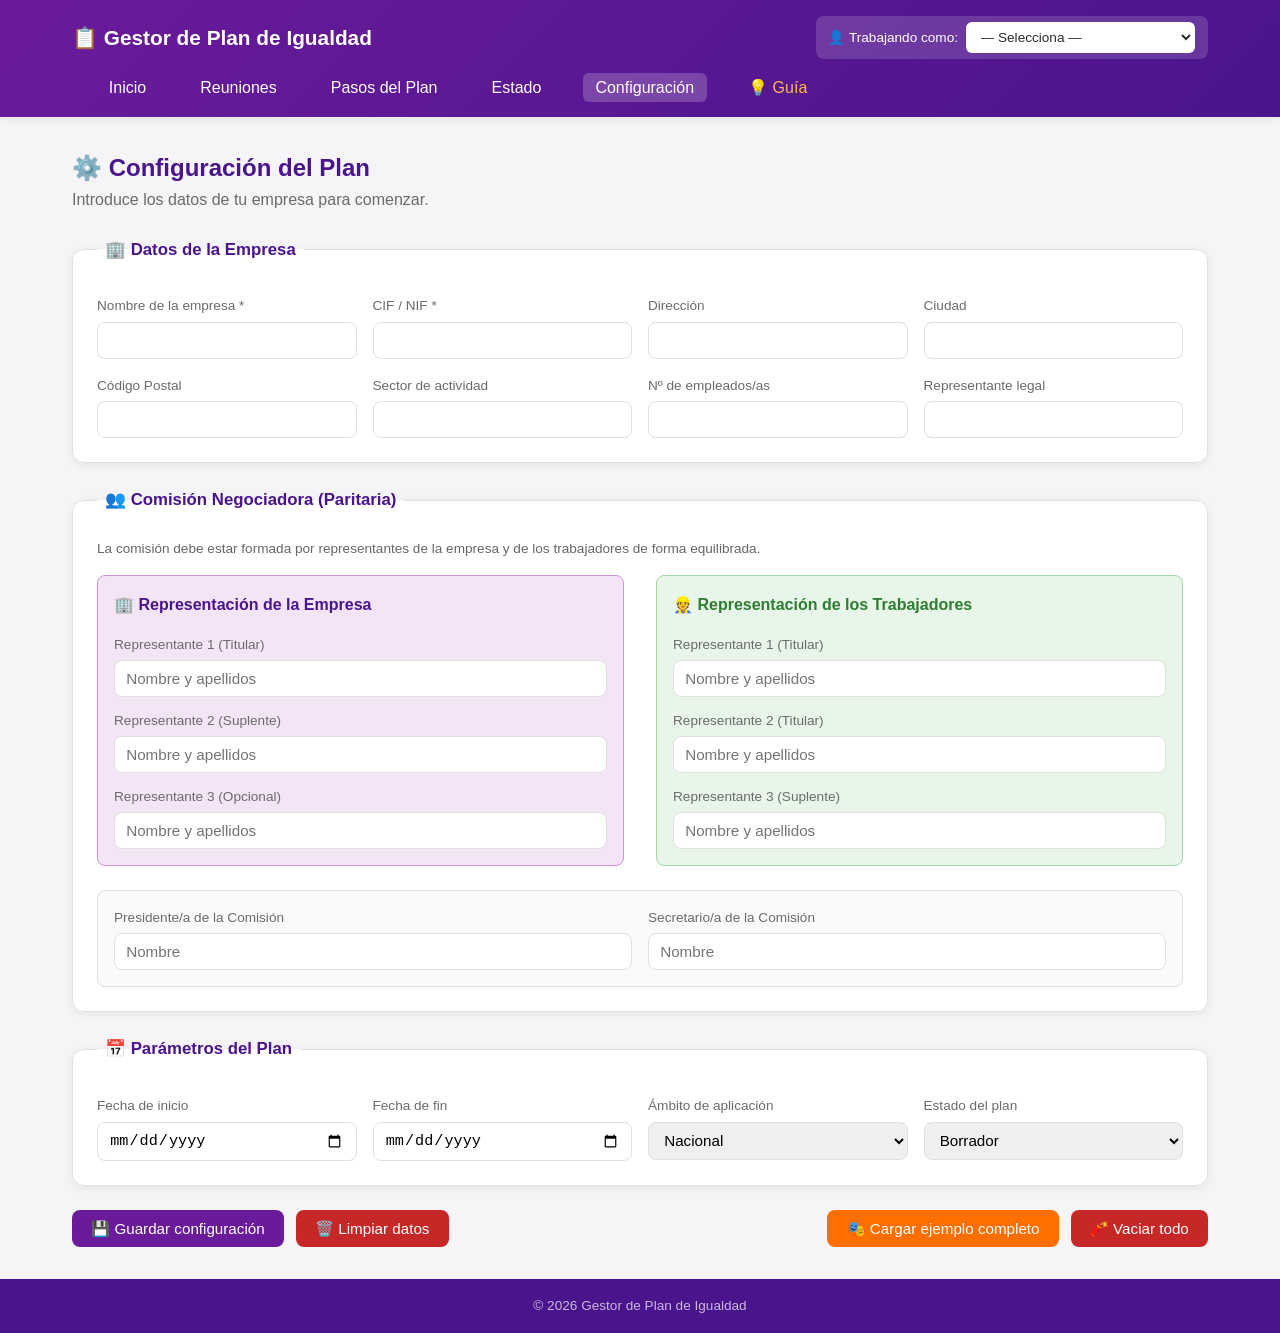
==== configuracion.html @ d77b58f7 "puesta en marcha" ====
<!DOCTYPE html>
<html lang="es">
<head>
    <meta charset="UTF-8">
    <meta name="viewport" content="width=device-width, initial-scale=1.0">
    <title>Configuración - Plan de Igualdad</title>
    <link rel="stylesheet" href="css/styles.css">
</head>
<body>
    <header class="main-header">
        <div class="header-container">
            <h1>📋 Gestor de Plan de Igualdad</h1>
            <div class="demo-badge" id="demoBadge" style="display:none;" title="Los datos actuales son de ejemplo. Se quitará al guardar datos propios.">
                🎭 Modo DEMO
            </div>
            <div class="user-selector" id="userSelector">
                <span class="user-label">👤 Trabajando como:</span>
                <select id="usuarioActualSelect" title="Selecciona quién está trabajando">
                    <option value="">— Selecciona —</option>
                </select>
            </div>

            <nav id="mainNav"></nav>
        </div>
    </header>

    <main class="container">
        <section class="page-title">
            <h2>⚙️ Configuración del Plan</h2>
            <p>Introduce los datos de tu empresa para comenzar.</p>
        </section>

        <form id="configForm" class="config-form">
            <!-- Datos de la empresa -->
            <fieldset>
                <legend>🏢 Datos de la Empresa</legend>
                <div class="form-grid">
                    <div class="form-group">
                        <label for="empresaNombre">Nombre de la empresa *</label>
                        <input type="text" id="empresaNombre" name="empresaNombre" required>
                    </div>
                    <div class="form-group">
                        <label for="empresaCif">CIF / NIF *</label>
                        <input type="text" id="empresaCif" name="empresaCif" required>
                    </div>
                    <div class="form-group">
                        <label for="empresaDireccion">Dirección</label>
                        <input type="text" id="empresaDireccion" name="empresaDireccion">
                    </div>
                    <div class="form-group">
                        <label for="empresaCiudad">Ciudad</label>
                        <input type="text" id="empresaCiudad" name="empresaCiudad">
                    </div>
                    <div class="form-group">
                        <label for="empresaCp">Código Postal</label>
                        <input type="text" id="empresaCp" name="empresaCp">
                    </div>
                    <div class="form-group">
                        <label for="empresaSector">Sector de actividad</label>
                        <input type="text" id="empresaSector" name="empresaSector">
                    </div>
                    <div class="form-group">
                        <label for="empresaEmpleados">Nº de empleados/as</label>
                        <input type="number" id="empresaEmpleados" name="empresaEmpleados" min="1">
                    </div>
                    <div class="form-group">
                        <label for="empresaRepresentante">Representante legal</label>
                        <input type="text" id="empresaRepresentante" name="empresaRepresentante">
                    </div>
                </div>
            </fieldset>

            <!-- Comité de igualdad -->
            <fieldset>
                <legend>👥 Comisión Negociadora (Paritaria)</legend>
                <p style="font-size: 0.85rem; color: #666; margin-bottom: 1rem;">La comisión debe estar formada por representantes de la empresa y de los trabajadores de forma equilibrada.</p>
                
                <div style="display: flex; gap: 2rem; flex-wrap: wrap;">
                    <!-- PARTE EMPRESA -->
                    <div style="flex: 1; min-width: 250px; background: #f3e5f5; padding: 1rem; border-radius: 8px; border: 1px solid #ce93d8;">
                        <h4 style="color: var(--primary-dark); margin-bottom: 1rem;">🏢 Representación de la Empresa</h4>
                        <div class="form-group" style="margin-bottom: 0.8rem;">
                            <label>Representante 1 (Titular)</label>
                            <input type="text" id="empresaRep1" name="empresaRep1" placeholder="Nombre y apellidos">
                        </div>
                        <div class="form-group" style="margin-bottom: 0.8rem;">
                            <label>Representante 2 (Suplente)</label>
                            <input type="text" id="empresaRep2" name="empresaRep2" placeholder="Nombre y apellidos">
                        </div>
                        <div class="form-group">
                            <label>Representante 3 (Opcional)</label>
                            <input type="text" id="empresaRep3" name="empresaRep3" placeholder="Nombre y apellidos">
                        </div>
                    </div>

                    <!-- PARTE TRABAJADORA -->
                    <div style="flex: 1; min-width: 250px; background: #e8f5e9; padding: 1rem; border-radius: 8px; border: 1px solid #a5d6a7;">
                        <h4 style="color: var(--success); margin-bottom: 1rem;">👷 Representación de los Trabajadores</h4>
                        <div class="form-group" style="margin-bottom: 0.8rem;">
                            <label>Representante 1 (Titular)</label>
                            <input type="text" id="trabajadoresRep1" name="trabajadoresRep1" placeholder="Nombre y apellidos">
                        </div>
                        <div class="form-group" style="margin-bottom: 0.8rem;">
                            <label>Representante 2 (Titular)</label>
                            <input type="text" id="trabajadoresRep2" name="trabajadoresRep2" placeholder="Nombre y apellidos">
                        </div>
                        <div class="form-group">
                            <label>Representante 3 (Suplente)</label>
                            <input type="text" id="trabajadoresRep3" name="trabajadoresRep3" placeholder="Nombre y apellidos">
                        </div>
                    </div>
                </div>

                <div class="form-grid" style="margin-top: 1.5rem; background: #fafafa; padding: 1rem; border-radius: 8px; border: 1px solid var(--border);">
                    <div class="form-group">
                        <label>Presidente/a de la Comisión</label>
                        <input type="text" id="comitePresidente" name="comitePresidente" placeholder="Nombre">
                    </div>
                    <div class="form-group">
                        <label>Secretario/a de la Comisión</label>
                        <input type="text" id="comiteSecretario" name="comiteSecretario" placeholder="Nombre">
                    </div>
                </div>
            </fieldset>

            <!-- Parámetros del plan -->
            <fieldset>
                <legend>📅 Parámetros del Plan</legend>
                <div class="form-grid">
                    <div class="form-group">
                        <label for="planFechaInicio">Fecha de inicio</label>
                        <input type="date" id="planFechaInicio" name="planFechaInicio">
                    </div>
                    <div class="form-group">
                        <label for="planFechaFin">Fecha de fin</label>
                        <input type="date" id="planFechaFin" name="planFechaFin">
                    </div>
                    <div class="form-group">
                        <label for="planAmbito">Ámbito de aplicación</label>
                        <select id="planAmbito" name="planAmbito">
                            <option value="nacional">Nacional</option>
                            <option value="autonomico">Autonómico</option>
                            <option value="provincial">Provincial</option>
                        </select>
                    </div>
                    <div class="form-group">
                        <label for="planEstado">Estado del plan</label>
                        <select id="planEstado" name="planEstado">
                            <option value="borrador">Borrador</option>
                            <option value="negociacion">En negociación</option>
                            <option value="aprobado">Aprobado</option>
                            <option value="registrado">Registrado</option>
                        </select>
                    </div>
                </div>
            </fieldset>

            <!-- Acciones -->
            <div class="form-actions" style="flex-wrap:wrap; gap:0.75rem; align-items:center;">
                <button type="submit" class="btn btn-primary">💾 Guardar configuración</button>
                <button type="button" id="btnReset" class="btn btn-danger">🗑️ Limpiar datos</button>
                <span style="flex:1;"></span>
                <button type="button" id="btnCargarEjemplo" class="btn" style="background:var(--secondary);" title="Rellena todos los formularios con datos de ejemplo">🎭 Cargar ejemplo completo</button>
                <button type="button" id="btnVaciarTodo" class="btn btn-danger" title="Borra todos los datos de la app">🧨 Vaciar todo</button>
            </div>
        </form>

        <div id="statusMessage" class="status-message"></div>
    </main>

    <footer class="main-footer">
        <p>&copy; 2026 Gestor de Plan de Igualdad</p>
    </footer>

    <script src="js/cumplimiento.js"></script>
    <script src="js/configuracion.js"></script>
    <script src="js/modelo.js"></script>
    <script src="js/usuario-selector.js"></script>
    <script src="js/seed.js"></script>
    <script src="js/seed-loader.js"></script>
    <script src="js/nav.js"></script>
</body>
</html>
---- css/styles.css ----
/* ===== Reset y base ===== */
* { margin: 0; padding: 0; box-sizing: border-box; }

:root {
    --primary: #6a1b9a;
    --primary-dark: #4a148c;
    --secondary: #ff6f00;
    --bg: #f5f5f7;
    --card-bg: #ffffff;
    --text: #2c2c2c;
    --text-light: #6b6b6b;
    --border: #e0e0e0;
    --success: #2e7d32;
    --danger: #c62828;
    --shadow: 0 2px 8px rgba(0,0,0,0.08);
}

body {
    font-family: -apple-system, BlinkMacSystemFont, "Segoe UI", Roboto, sans-serif;
    background: var(--bg);
    color: var(--text);
    line-height: 1.6;
    display: flex;
    flex-direction: column;
    min-height: 100vh;
}

/* ===== Header ===== */
.main-header {
    background: linear-gradient(135deg, var(--primary) 0%, var(--primary-dark) 100%);
    color: #fff;
    box-shadow: var(--shadow);
}
.header-container {
    max-width: 1200px;
    margin: 0 auto;
    padding: 1rem 2rem;
    display: flex;
    justify-content: space-between;
    align-items: center;
    flex-wrap: wrap;
    gap: 1rem;
}
.main-header h1 { font-size: 1.3rem; }
.main-header nav a {
    color: #fff;
    text-decoration: none;
    margin-left: 1.5rem;
    padding: 0.4rem 0.8rem;
    border-radius: 6px;
    transition: background 0.2s;
}
.main-header nav a:hover,
.main-header nav a.active { background: rgba(255,255,255,0.2); }

/* ===== Contenedor principal ===== */
.container {
    max-width: 1200px;
    margin: 0 auto;
    padding: 2rem;
    flex: 1;
    width: 100%;
}

/* ===== Hero ===== */
.hero {
    text-align: center;
    padding: 2rem 0 1rem;
}
.hero h2 { font-size: 1.8rem; color: var(--primary-dark); margin-bottom: 0.5rem; }
.hero p { color: var(--text-light); }

/* ===== Tarjetas ===== */
.cards {
    display: grid;
    grid-template-columns: repeat(auto-fit, minmax(250px, 1fr));
    gap: 1.5rem;
    margin-top: 2rem;
}
.card {
    background: var(--card-bg);
    border-radius: 12px;
    padding: 1.5rem;
    box-shadow: var(--shadow);
    text-align: center;
    transition: transform 0.2s, box-shadow 0.2s;
}
.card:hover { transform: translateY(-4px); box-shadow: 0 6px 16px rgba(0,0,0,0.12); }
.card-icon { font-size: 2.5rem; margin-bottom: 0.5rem; }
.card h3 { color: var(--primary-dark); margin-bottom: 0.5rem; }
.card p { color: var(--text-light); font-size: 0.9rem; margin-bottom: 1rem; }

/* ===== Botones ===== */
.btn {
    display: inline-block;
    padding: 0.6rem 1.2rem;
    border: none;
    border-radius: 8px;
    background: var(--primary);
    color: #fff;
    font-size: 0.95rem;
    cursor: pointer;
    text-decoration: none;
    transition: background 0.2s;
}
.btn:hover:not(:disabled) { background: var(--primary-dark); }
.btn:disabled { background: #ccc; cursor: not-allowed; }
.btn-primary { background: var(--primary); }
.btn-danger { background: var(--danger); }
.btn-danger:hover { background: #8e1c1c; }

/* ===== Formulario configuración ===== */
.page-title { margin-bottom: 1.5rem; }
.page-title h2 { color: var(--primary-dark); }
.page-title p { color: var(--text-light); }

.config-form fieldset {
    background: var(--card-bg);
    border: 1px solid var(--border);
    border-radius: 12px;
    padding: 1.5rem;
    margin-bottom: 1.5rem;
    box-shadow: var(--shadow);
}
.config-form legend {
    font-weight: 600;
    color: var(--primary-dark);
    padding: 0 0.5rem;
    font-size: 1.05rem;
}
.form-grid {
    display: grid;
    grid-template-columns: repeat(auto-fit, minmax(240px, 1fr));
    gap: 1rem;
    margin-top: 0.5rem;
}
.form-group { display: flex; flex-direction: column; }
.form-group label {
    font-size: 0.85rem;
    color: var(--text-light);
    margin-bottom: 0.3rem;
    font-weight: 500;
}
.form-group input,
.form-group select {
    padding: 0.55rem 0.7rem;
    border: 1px solid var(--border);
    border-radius: 8px;
    font-size: 0.95rem;
    transition: border-color 0.2s, box-shadow 0.2s;
}
.form-group input:focus,
.form-group select:focus {
    outline: none;
    border-color: var(--primary);
    box-shadow: 0 0 0 3px rgba(106,27,154,0.15);
}

.form-actions {
    display: flex;
    gap: 1rem;
    justify-content: flex-end;
    flex-wrap: wrap;
}

/* ===== Mensajes de estado ===== */
.status-message {
    margin-top: 1rem;
    padding: 0.8rem 1rem;
    border-radius: 8px;
    display: none;
    font-size: 0.95rem;
}
.status-message.success {
    display: block;
    background: #e8f5e9;
    color: var(--success);
    border: 1px solid #a5d6a7;
}
.status-message.error {
    display: block;
    background: #ffebee;
    color: var(--danger);
    border: 1px solid #ef9a9a;
}

/* ===== Footer ===== */
.main-footer {
    background: var(--primary-dark);
    color: rgba(255,255,255,0.7);
    text-align: center;
    padding: 1rem;
    font-size: 0.85rem;
}

/* ===== Responsive ===== */
@media (max-width: 600px) {
    .header-container { flex-direction: column; align-items: flex-start; }
    .main-header nav a { margin-left: 0; margin-right: 1rem; }
    .container { padding: 1rem; }
    .form-actions { justify-content: stretch; }
    .form-actions .btn { flex: 1; }
}

/* ===== Selector de usuario (cabecera) ===== */
.user-selector {
    display: flex;
    align-items: center;
    gap: 0.5rem;
    background: rgba(255,255,255,0.15);
    padding: 0.4rem 0.8rem;
    border-radius: 8px;
}
.user-selector .user-label {
    font-size: 0.85rem;
    color: #fff;
    white-space: nowrap;
}
.user-selector select {
    padding: 0.35rem 0.6rem;
    border: 1px solid rgba(255,255,255,0.4);
    border-radius: 6px;
    background: #fff;
    color: var(--text);
    font-size: 0.85rem;
    cursor: pointer;
    min-width: 160px;
}

@media (max-width: 600px) {
    .user-selector { width: 100%; justify-content: space-between; }
    .user-selector select { flex: 1; }
}

/* ===== Estados de pasos (usado en Bloque B) ===== */
.estado-badge {
    display: inline-block;
    padding: 0.15rem 0.6rem;
    border-radius: 12px;
    font-size: 0.75rem;
    font-weight: 600;
    text-transform: uppercase;
    letter-spacing: 0.03em;
}
.estado-pendiente { background: #e0e0e0; color: #616161; }
.estado-en_curso  { background: #fff3e0; color: #e65100; }
.estado-hecho     { background: #e8f5e9; color: #2e7d32; }
.estado-validado  { background: #e3f2fd; color: #1565c0; }

/* ===== Badge Modo DEMO ===== */
.demo-badge {
    display: flex;
    align-items: center;
    gap: 0.4rem;
    padding: 0.35rem 0.8rem;
    background: #fff3e0;
    color: #e65100;
    border: 1px solid #ffb74d;
    border-radius: 8px;
    font-size: 0.8rem;
    font-weight: 600;
    animation: demoPulse 2.5s ease-in-out infinite;
}

@keyframes demoPulse {
    0%, 100% { opacity: 1; }
    50%      { opacity: 0.75; }
}

@media (max-width: 600px) {
    .demo-badge { font-size: 0.72rem; padding: 0.3rem 0.6rem; }
}

/* ===== Fichas de trabajo ===== */
.paso-item.estado-item-en_curso { background: #fff8e1; }
.paso-item.estado-item-hecho    { background: #f1f8e9; }
.paso-item.estado-item-validado { background: #e3f2fd; }

.ficha-trabajo {
    background: #fff;
    border: 1px solid var(--border);
    border-radius: 8px;
    padding: 1rem;
    margin-bottom: 1rem;
}

.ficha-grid {
    display: grid;
    grid-template-columns: repeat(auto-fit, minmax(180px, 1fr));
    gap: 0.8rem;
}

.btn-toggle-ficha:hover { text-decoration: none !important; }

.historial-detalle summary:hover { color: var(--primary-dark); }

/* ===== Auditoría ===== */
.estado-no_conforme { background: #ffebee; color: #c62828; }
.paso-item.estado-item-no_conforme { background: #fff5f5; border-left: 4px solid #c62828; }

/* ===== Zona de evidencias ===== */
input[type="file"] {
    cursor: pointer;
}
.btn-success {
    background: var(--success) !important;
    color: #fff !important;
}
.btn-success:hover {
    background: #1b5e20 !important;
}

/* Arreglo para que los botones de acción no se amontonen en pantallas pequeñas */
.form-actions {
    display: flex;
    flex-wrap: wrap;
    gap: 10px;
    justify-content: center; /* Los centra en el móvil */
}

@media (min-width: 768px) {
    .form-actions {
        justify-content: space-between; /* En PC los separa a los lados */
    }
}

/* Estilos para el desplegable de cada paso */
.paso-details > summary::-webkit-details-marker { display: none; }
.paso-details > summary:hover { background: #f5f5f7 !important; }
.paso-details[open] > summary { border-bottom: 1px solid var(--border); background: #f9f9f9 !important; }
.paso-details[open] > summary .paso-titulo { color: var(--primary-dark); }
/* Cambiar el color del fondo del paso según su estado */
.paso-item.estado-item-conforme summary { border-left: 4px solid var(--success); }
.paso-item.estado-item-parcial summary { border-left: 4px solid var(--secondary); }
.paso-item.estado-item-no_conforme summary { border-left: 4px solid var(--danger); }
.paso-item.estado-item-sin_auditar summary { border-left: 4px solid #ccc; }

/* Estilos para el desplegable de cada paso */
.paso-details > summary::-webkit-details-marker { display: none; }
.paso-details > summary:hover { background: #f5f5f7 !important; }
.paso-details[open] > summary { border-bottom: 1px solid var(--border); background: #f9f9f9 !important; }
.paso-details[open] > summary .paso-titulo { color: var(--primary-dark); }

/* Color del borde izquierdo según el estado */
.paso-item summary { border-left: 4px solid transparent; }
.paso-item.estado-item-conforme summary { border-left: 4px solid var(--success); }
.paso-item.estado-item-parcial summary { border-left: 4px solid var(--secondary); }
.paso-item.estado-item-no_conforme summary { border-left: 4px solid var(--danger); }
.paso-item.estado-item-sin_auditar summary { border-left: 4px solid #ccc; }

/* ===== Toasts (Notificaciones flotantes) ===== */
#toast-container {
    position: fixed;
    top: 20px;
    left: 50%;
    transform: translateX(-50%);
    z-index: 9999;
    display: flex;
    flex-direction: column;
    gap: 10px;
    pointer-events: none;
}

.toast {
    background: #333;
    color: #fff;
    padding: 12px 24px;
    border-radius: 8px;
    box-shadow: 0 4px 12px rgba(0,0,0,0.15);
    font-size: 0.95rem;
    font-weight: 500;
    display: flex;
    align-items: center;
    gap: 10px;
    animation: slideDown 0.3s ease-out forwards;
    opacity: 0;
    pointer-events: auto;
}

.toast.success { background: var(--success); }
.toast.error { background: var(--danger); }

@keyframes slideDown {
    from { transform: translateY(-20px); opacity: 0; }
    to { transform: translateY(0); opacity: 1; }
}

@keyframes fadeOut {
    from { opacity: 1; }
    to { opacity: 0; }
}
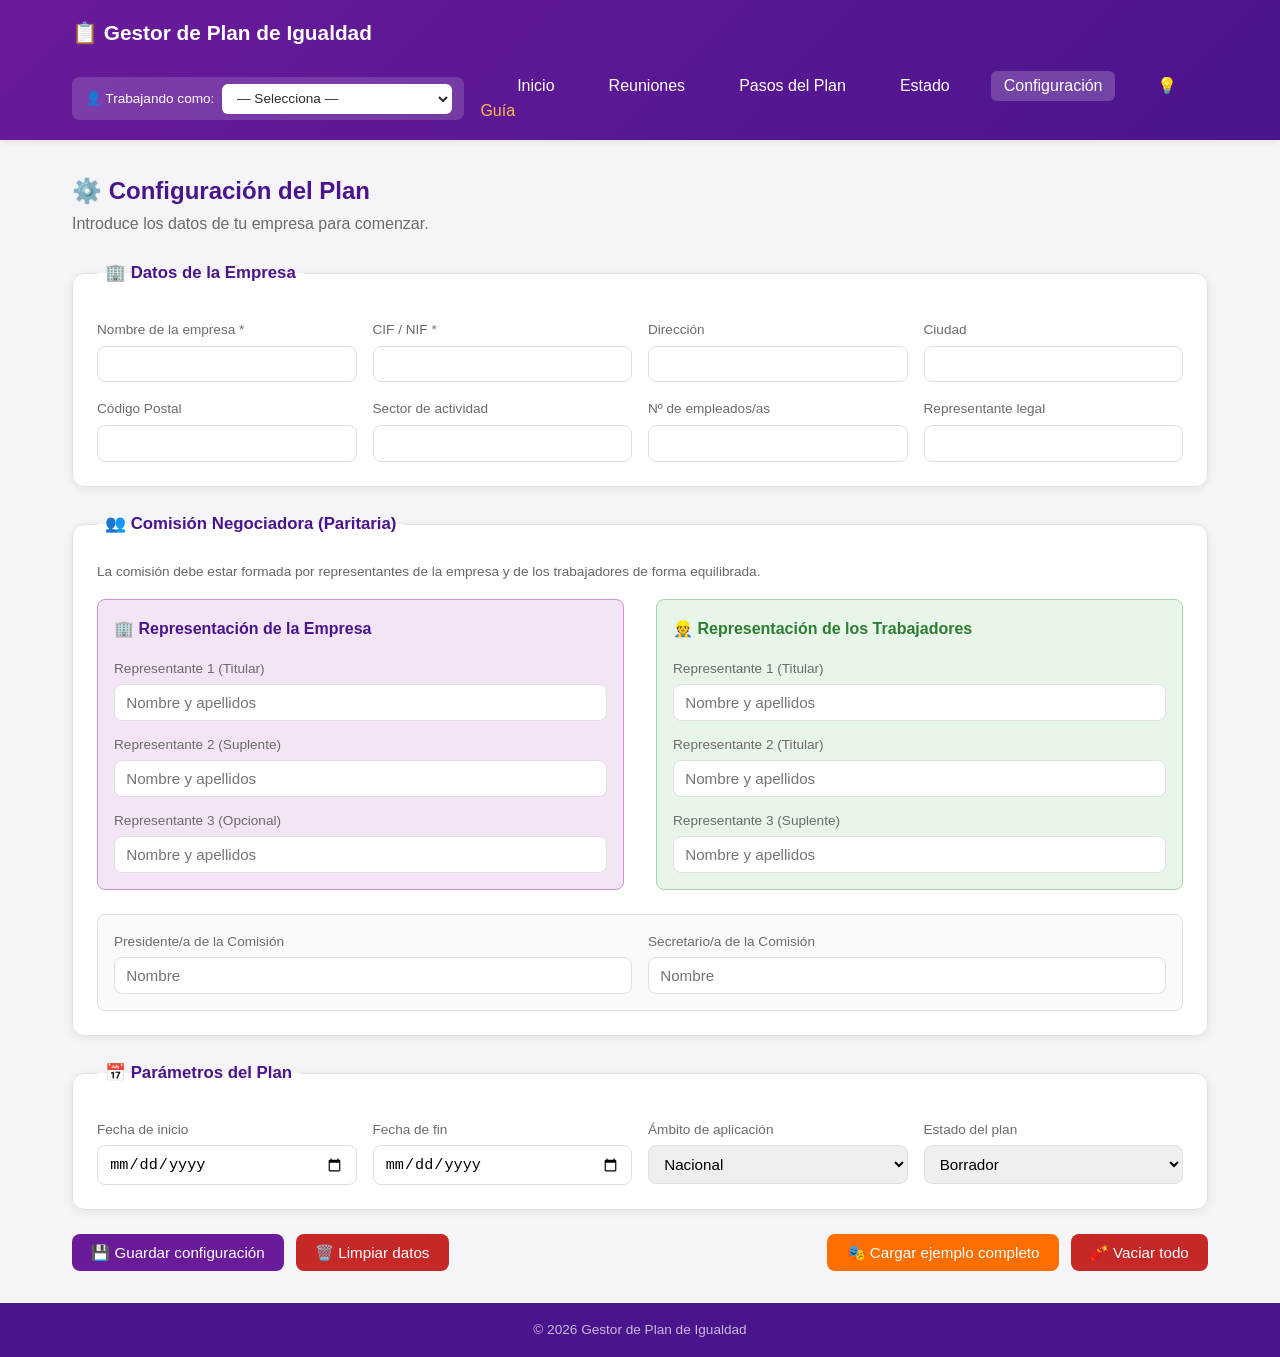
==== commit c0ff9e47: "responsive" ====
--- a/configuracion.html
+++ b/configuracion.html
@@ -9,18 +9,29 @@
 <body>
     <header class="main-header">
         <div class="header-container">
-            <h1>📋 Gestor de Plan de Igualdad</h1>
-            <div class="demo-badge" id="demoBadge" style="display:none;" title="Los datos actuales son de ejemplo. Se quitará al guardar datos propios.">
-                🎭 Modo DEMO
-            </div>
-            <div class="user-selector" id="userSelector">
-                <span class="user-label">👤 Trabajando como:</span>
-                <select id="usuarioActualSelect" title="Selecciona quién está trabajando">
-                    <option value="">— Selecciona —</option>
-                </select>
+            <div style="display:flex; justify-content:space-between; align-items:center; width:100%; flex-wrap: wrap;">
+                <h1>📋 Gestor de Plan de Igualdad</h1>
+                
+                <!-- Botón hamburguesa (solo móvil) -->
+                <button class="mobile-menu-btn" id="mobileMenuBtn" aria-label="Abrir menú">☰</button>
             </div>
 
-            <nav id="mainNav"></nav>
+            <!-- Contenedor de la navegación que se colapsa en móvil -->
+            <div class="nav-container" id="navContainer">
+                <div class="header-tools">
+                    <div class="demo-badge" id="demoBadge" style="display:none;" title="Los datos actuales son de ejemplo. Se quitará al guardar datos propios.">
+                        🎭 Modo DEMO
+                    </div>
+                    <div class="user-selector" id="userSelector">
+                        <span class="user-label">👤 Trabajando como:</span>
+                        <select id="usuarioActualSelect" title="Selecciona quién está trabajando">
+                            <option value="">— Selecciona —</option>
+                        </select>
+                    </div>
+                </div>
+                
+                <nav id="mainNav"></nav>
+            </div>
         </div>
     </header>
 
--- a/css/styles.css
+++ b/css/styles.css
@@ -389,3 +389,103 @@
     from { opacity: 1; }
     to { opacity: 0; }
 }
+
+/* ===== DISEÑO RESPONSIVE (Móviles y Tablets) ===== */
+
+/* Ocultar botón hamburguesa en ordenadores */
+.mobile-menu-btn {
+    display: none;
+    background: transparent;
+    border: none;
+    color: white;
+    font-size: 2rem;
+    cursor: pointer;
+    padding: 0;
+    line-height: 1;
+}
+
+/* Estilos base para el contenedor de navegación */
+.nav-container {
+    display: flex;
+    justify-content: space-between;
+    align-items: center;
+    width: 100%;
+    margin-top: 0.5rem;
+    gap: 1rem;
+}
+
+.header-tools {
+    display: flex;
+    align-items: center;
+    gap: 1rem;
+}
+
+/* --- Cambios para pantallas pequeñas (Móviles y Tablets) --- */
+@media (max-width: 900px) {
+    .header-container {
+        flex-direction: column;
+        align-items: flex-start;
+        padding: 1rem;
+    }
+    
+    .mobile-menu-btn {
+        display: block; /* Mostramos la hamburguesa */
+    }
+
+    /* Ocultamos el menú por defecto */
+    .nav-container {
+        display: none;
+        flex-direction: column;
+        align-items: flex-start;
+        width: 100%;
+        background: rgba(0,0,0,0.1);
+        padding: 1rem;
+        border-radius: 8px;
+        margin-top: 1rem;
+    }
+
+    /* Clase que activa JS para mostrar el menú */
+    .nav-container.show-mobile {
+        display: flex;
+    }
+
+    .header-tools {
+        flex-direction: column;
+        align-items: flex-start;
+        width: 100%;
+        margin-bottom: 1rem;
+        padding-bottom: 1rem;
+        border-bottom: 1px solid rgba(255,255,255,0.2);
+    }
+
+    .user-selector {
+        width: 100%;
+        flex-wrap: wrap;
+    }
+
+    .user-selector select {
+        width: 100%;
+        margin-top: 0.5rem;
+    }
+
+    /* El menú de enlaces se pone en vertical */
+    #mainNav {
+        display: flex;
+        flex-direction: column;
+        width: 100%;
+        gap: 0.5rem;
+    }
+
+    #mainNav a {
+        margin: 0;
+        padding: 0.8rem;
+        width: 100%;
+        border-radius: 8px;
+        background: rgba(255,255,255,0.05);
+    }
+
+    #mainNav a.active {
+        background: rgba(255,255,255,0.3);
+        font-weight: bold;
+    }
+}
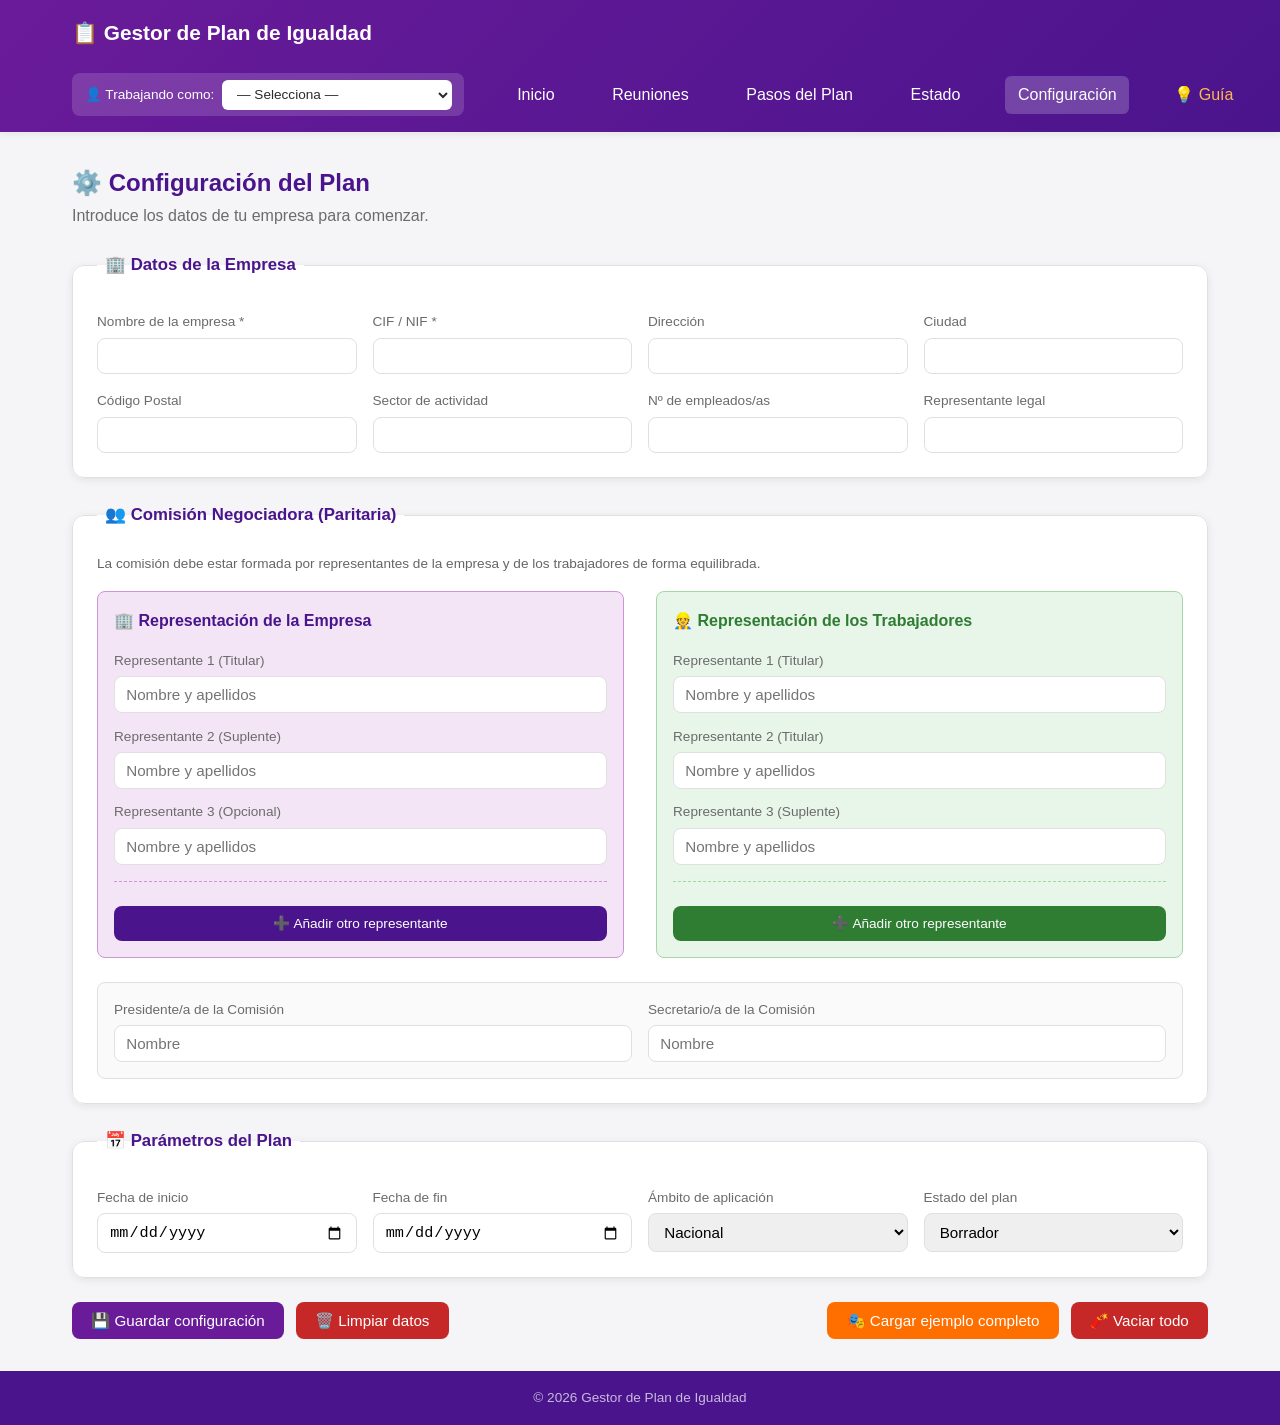
==== commit ef54d844: "novacion 1" ====
--- a/configuracion.html
+++ b/configuracion.html
@@ -102,6 +102,11 @@
                             <label>Representante 3 (Opcional)</label>
                             <input type="text" id="empresaRep3" name="empresaRep3" placeholder="Nombre y apellidos">
                         </div>
+                        
+                        <!-- Contenedor dinámico de miembros de la empresa -->
+                        <div id="empresaContenedor" style="margin-top: 1rem; padding-top: 1rem; border-top: 1px dashed #ce93d8;"></div>
+                        
+                        <button type="button" class="btn" style="background: var(--primary-dark); width: 100%; font-size: 0.85rem; margin-top: 0.5rem;" onclick="agregarCampoMiembro('empresaContenedor', 'empresaMiembrosExtra')">➕ Añadir otro representante</button>
                     </div>
 
                     <!-- PARTE TRABAJADORA -->
@@ -119,6 +124,11 @@
                             <label>Representante 3 (Suplente)</label>
                             <input type="text" id="trabajadoresRep3" name="trabajadoresRep3" placeholder="Nombre y apellidos">
                         </div>
+
+                        <!-- Contenedor dinámico de miembros de los trabajadores -->
+                        <div id="trabajadoresContenedor" style="margin-top: 1rem; padding-top: 1rem; border-top: 1px dashed #a5d6a7;"></div>
+                        
+                        <button type="button" class="btn" style="background: var(--success); width: 100%; font-size: 0.85rem; margin-top: 0.5rem;" onclick="agregarCampoMiembro('trabajadoresContenedor', 'trabajadoresMiembrosExtra')">➕ Añadir otro representante</button>
                     </div>
                 </div>
 
--- a/css/styles.css
+++ b/css/styles.css
@@ -489,3 +489,22 @@
         font-weight: bold;
     }
 }
+
+/* Arreglo para que el menú no se rompa en varias líneas */
+#mainNav {
+    display: flex;
+    flex-wrap: nowrap; /* Prohíbe que los enlaces bajen a la siguiente línea */
+    align-items: center;
+    gap: 0.5rem;
+}
+
+#mainNav a {
+    white-space: nowrap; /* Obliga a que el texto del enlace no se parta */
+}
+
+/* El enlace de la Guía lo unimos para que el emoji no se separe del texto */
+#mainNav a[href="guia.html"] {
+    display: flex;
+    align-items: center;
+    gap: 4px;
+}
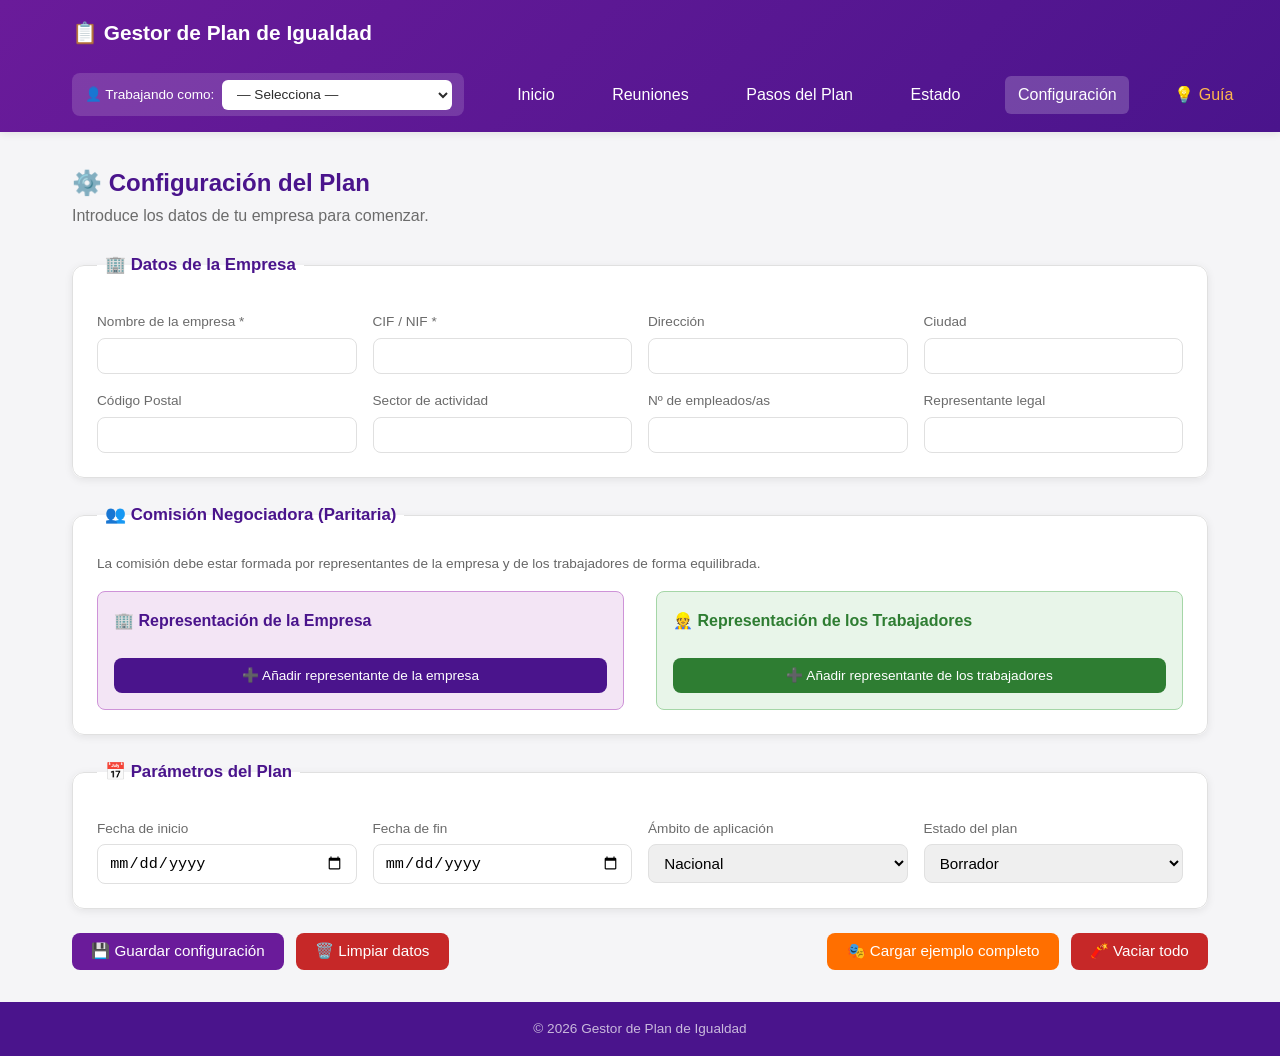
==== commit b2d8ac4e: "novacion 3" ====
--- a/configuracion.html
+++ b/configuracion.html
@@ -90,58 +90,25 @@
                     <!-- PARTE EMPRESA -->
                     <div style="flex: 1; min-width: 250px; background: #f3e5f5; padding: 1rem; border-radius: 8px; border: 1px solid #ce93d8;">
                         <h4 style="color: var(--primary-dark); margin-bottom: 1rem;">🏢 Representación de la Empresa</h4>
-                        <div class="form-group" style="margin-bottom: 0.8rem;">
-                            <label>Representante 1 (Titular)</label>
-                            <input type="text" id="empresaRep1" name="empresaRep1" placeholder="Nombre y apellidos">
-                        </div>
-                        <div class="form-group" style="margin-bottom: 0.8rem;">
-                            <label>Representante 2 (Suplente)</label>
-                            <input type="text" id="empresaRep2" name="empresaRep2" placeholder="Nombre y apellidos">
-                        </div>
-                        <div class="form-group">
-                            <label>Representante 3 (Opcional)</label>
-                            <input type="text" id="empresaRep3" name="empresaRep3" placeholder="Nombre y apellidos">
-                        </div>
                         
-                        <!-- Contenedor dinámico de miembros de la empresa -->
-                        <div id="empresaContenedor" style="margin-top: 1rem; padding-top: 1rem; border-top: 1px dashed #ce93d8;"></div>
-                        
-                        <button type="button" class="btn" style="background: var(--primary-dark); width: 100%; font-size: 0.85rem; margin-top: 0.5rem;" onclick="agregarCampoMiembro('empresaContenedor', 'empresaMiembrosExtra')">➕ Añadir otro representante</button>
+                        <!-- Aquí se inyectan los miembros de la empresa -->
+                        <div id="contenedorEmpresa"></div>
+
+                        <button type="button" class="btn" onclick="agregarMiembro('contenedorEmpresa', 'empresa')" style="background: var(--primary-dark); width: 100%; font-size: 0.85rem; margin-top: 0.5rem;">➕ Añadir representante de la empresa</button>
                     </div>
 
                     <!-- PARTE TRABAJADORA -->
                     <div style="flex: 1; min-width: 250px; background: #e8f5e9; padding: 1rem; border-radius: 8px; border: 1px solid #a5d6a7;">
                         <h4 style="color: var(--success); margin-bottom: 1rem;">👷 Representación de los Trabajadores</h4>
-                        <div class="form-group" style="margin-bottom: 0.8rem;">
-                            <label>Representante 1 (Titular)</label>
-                            <input type="text" id="trabajadoresRep1" name="trabajadoresRep1" placeholder="Nombre y apellidos">
-                        </div>
-                        <div class="form-group" style="margin-bottom: 0.8rem;">
-                            <label>Representante 2 (Titular)</label>
-                            <input type="text" id="trabajadoresRep2" name="trabajadoresRep2" placeholder="Nombre y apellidos">
-                        </div>
-                        <div class="form-group">
-                            <label>Representante 3 (Suplente)</label>
-                            <input type="text" id="trabajadoresRep3" name="trabajadoresRep3" placeholder="Nombre y apellidos">
-                        </div>
+                        
+                        <!-- Aquí se inyectan los miembros de los trabajadores -->
+                        <div id="contenedorTrabajadores"></div>
 
-                        <!-- Contenedor dinámico de miembros de los trabajadores -->
-                        <div id="trabajadoresContenedor" style="margin-top: 1rem; padding-top: 1rem; border-top: 1px dashed #a5d6a7;"></div>
-                        
-                        <button type="button" class="btn" style="background: var(--success); width: 100%; font-size: 0.85rem; margin-top: 0.5rem;" onclick="agregarCampoMiembro('trabajadoresContenedor', 'trabajadoresMiembrosExtra')">➕ Añadir otro representante</button>
+                        <button type="button" class="btn" onclick="agregarMiembro('contenedorTrabajadores', 'trabajadores')" style="background: var(--success); width: 100%; font-size: 0.85rem; margin-top: 0.5rem;">➕ Añadir representante de los trabajadores</button>
                     </div>
                 </div>
 
-                <div class="form-grid" style="margin-top: 1.5rem; background: #fafafa; padding: 1rem; border-radius: 8px; border: 1px solid var(--border);">
-                    <div class="form-group">
-                        <label>Presidente/a de la Comisión</label>
-                        <input type="text" id="comitePresidente" name="comitePresidente" placeholder="Nombre">
-                    </div>
-                    <div class="form-group">
-                        <label>Secretario/a de la Comisión</label>
-                        <input type="text" id="comiteSecretario" name="comiteSecretario" placeholder="Nombre">
-                    </div>
-                </div>
+
             </fieldset>
 
             <!-- Parámetros del plan -->
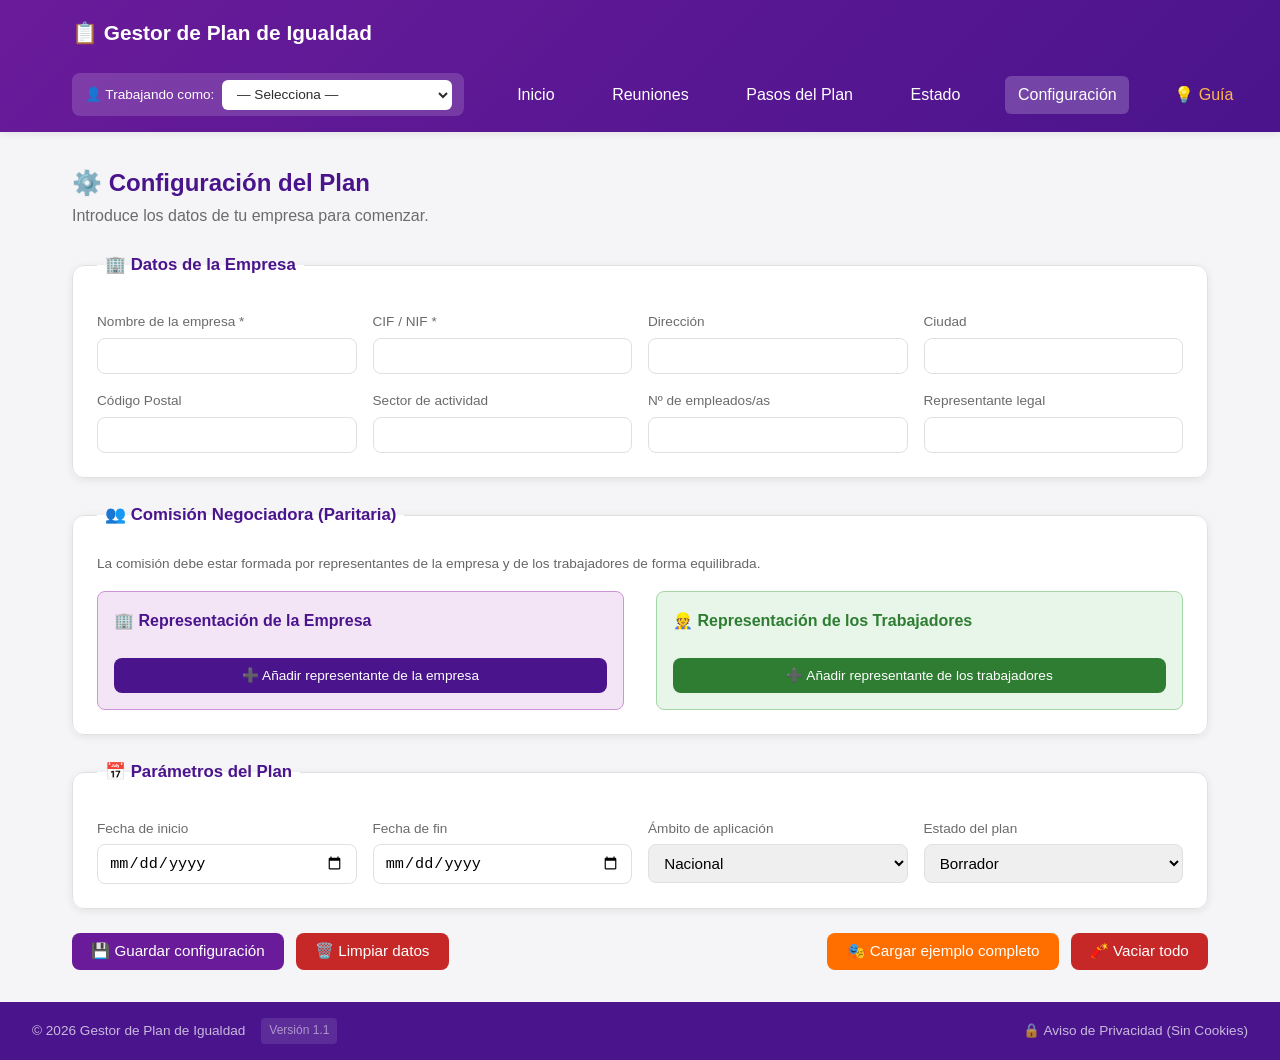
==== commit 18cfdc7c: "novacion 5" ====
--- a/configuracion.html
+++ b/configuracion.html
@@ -156,8 +156,12 @@
         <div id="statusMessage" class="status-message"></div>
     </main>
 
-    <footer class="main-footer">
-        <p>&copy; 2026 Gestor de Plan de Igualdad</p>
+        <footer class="main-footer" style="display:flex; justify-content:space-between; align-items:center; flex-wrap:wrap; gap:1rem; padding: 1rem 2rem;">
+        <div style="display: flex; align-items: center; gap: 1rem;">
+            <p style="margin:0;">&copy; 2026 Gestor de Plan de Igualdad</p>
+            <span style="background: rgba(255,255,255,0.1); padding: 0.2rem 0.5rem; border-radius: 4px; font-size: 0.75rem; color: rgba(255,255,255,0.5);" title="Versión de la aplicación">Versión 1.1</span>
+        </div>
+        <a href="#" onclick="event.preventDefault(); document.getElementById('modalPrivacidad').style.display='flex';" style="color:rgba(255,255,255,0.7); text-decoration:none; font-size:0.85rem; transition:color 0.2s;" onmouseover="this.style.color='#fff'" onmouseout="this.style.color='rgba(255,255,255,0.7)'">🔒 Aviso de Privacidad (Sin Cookies)</a>
     </footer>
 
     <script src="js/cumplimiento.js"></script>
@@ -167,5 +171,52 @@
     <script src="js/seed.js"></script>
     <script src="js/seed-loader.js"></script>
     <script src="js/nav.js"></script>
+
+    
+    
+    <!-- Modal Aviso Legal y Privacidad -->
+    <div id="modalPrivacidad" style="display:none; position:fixed; top:0; left:0; width:100%; height:100%; background:rgba(0,0,0,0.6); z-index:9999; align-items:center; justify-content:center; padding: 1rem;">
+        <div style="background:#fff; max-width:750px; width:100%; border-radius:12px; box-shadow: 0 10px 25px rgba(0,0,0,0.2); display: flex; flex-direction: column; max-height: 90vh;">
+            
+            <div style="background:var(--primary-dark); color:#fff; padding:1rem 1.5rem; display:flex; justify-content:space-between; align-items:center; border-radius: 12px 12px 0 0;">
+                <h3 style="margin:0; font-size: 1.1rem;">⚖️ Aviso Legal y Privacidad</h3>
+                <button onclick="document.getElementById('modalPrivacidad').style.display='none'" style="background:none; border:none; color:#fff; font-size:1.5rem; cursor:pointer; line-height: 1;">✕</button>
+            </div>
+            
+            <div style="padding:1.5rem; font-size:0.9rem; overflow-y:auto; line-height: 1.6; color: #333;">
+                
+                <h4 style="color: var(--primary); margin-top: 0; margin-bottom: 0.5rem;">1. Información General (LSSI)</h4>
+                <p>En cumplimiento del artículo 10 de la Ley 34/2002 (LSSI), se informa que esta aplicación web es una herramienta de carácter personal, creada por <strong>Miguel Ángel García Rodríguez</strong> para facilitar la gestión interna del Plan de Igualdad en el seno del comité. Para cualquier consulta o duda, puede contactar en: <strong>mikeldesuait@gmail.com</strong>.</p>
+
+                <h4 style="color: var(--primary); margin-top: 1rem; margin-bottom: 0.5rem;">2. Protección de Datos (RGPD)</h4>
+                <p>De conformidad con el Reglamento (UE) 2016/679 (RGPD), se informa que los datos personales introducidos en esta aplicación (nombres de los miembros del comité, asistencias, notas, etc.) son tratados de forma estrictamente local con la única finalidad de gestionar el Plan de Igualdad (amparado por el RD 901/2020). El responsable del tratamiento de estos datos es el propio usuario que los introduce (el comité).</p>
+
+                <h4 style="color: var(--primary); margin-top: 1rem; margin-bottom: 0.5rem;">3. Almacenamiento 100% Local (Sin Servidores)</h4>
+                <p><strong>Esta aplicación no dispone de base de datos en la nube ni envía información a ningún servidor.</strong> Todos los datos que usted introduce se guardan exclusivamente en el almacenamiento local de su propio navegador (LocalStorage e IndexedDB). El creador de la herramienta no tiene acceso, en ningún momento, a los datos de la empresa ni de los trabajadores. La pérdida de datos por borrado de caché es responsabilidad del usuario, por lo que se recomienda el uso de las copias de seguridad (.json).</p>
+
+                <h4 style="color: var(--primary); margin-top: 1rem; margin-bottom: 0.5rem;">4. Política de Cookies</h4>
+                <p>Esta web <strong>no utiliza cookies</strong> de análisis, publicidad ni rastreo. Únicamente utiliza el almacenamiento técnico necesario para el funcionamiento de la herramienta. Al no utilizar cookies de terceros, no se requiere el consentimiento explícito mediante banner.</p>
+
+                <h4 style="color: var(--primary); margin-top: 1rem; margin-bottom: 0.5rem;">5. Alojamiento (GitHub Pages)</h4>
+                <p>El código fuente de esta aplicación está alojado en GitHub Pages. Al acceder a la web, GitHub puede registrar la dirección IP del visitante por motivos técnicos de seguridad (logs), sin que el creador de esta app tenga acceso a dichos datos.</p>
+                
+
+                <h4 style="color: var(--primary); margin-top: 1rem; margin-bottom: 0.5rem;">6. Enlaces a Terceros y Almacenamiento Técnico</h4>
+                <p>Esta herramienta incluye enlaces de referencia a normativas oficiales (como el BOE) y al Ministerio de Igualdad. Al hacer clic en ellos, el usuario accede a sitios web externos cuyas políticas de privacidad son ajenas a esta aplicación. Por otro lado, esta web utiliza el almacenamiento local del navegador (LocalStorage), que es <strong>estrictamente necesario</strong> para el funcionamiento técnico de la herramienta (guardar actas y auditorías) y, por tanto, está exento de consentimiento previo según la LSSI.</p>
+
+                <div style="background: #f5f5f5; padding: 1rem; border-left: 4px solid var(--primary); margin-top: 1.5rem;">
+                    <p style="margin: 0;"><strong>Derechos del usuario:</strong> Puede ejercer sus derechos de acceso, rectificación, supresión y oposición simplemente borrando los datos desde la propia aplicación o contactando con el correo indicado arriba.</p>
+                </div>
+
+            </div>
+            
+            <div style="padding: 1rem 1.5rem; background:#f9f9f9; text-align:right; border-top:1px solid #eee; border-radius: 0 0 12px 12px;">
+                <button onclick="document.getElementById('modalPrivacidad').style.display='none'" class="btn btn-primary">He leído y entiendo</button>
+            </div>
+        </div>
+    </div>
+
+
+
 </body>
 </html>
--- a/css/styles.css
+++ b/css/styles.css
@@ -508,3 +508,80 @@
     align-items: center;
     gap: 4px;
 }
+
+/* ===== ARREGLO PARA TABLETS (Evitar que el menú bloquee los toques) ===== */
+
+/* Aseguramos que los botones estén siempre por encima */
+button, .btn {
+    position: relative;
+    z-index: 10;
+    touch-action: manipulation; /* Mejora la respuesta al toque en móviles */
+}
+
+/* En pantallas táctiles, aseguramos que el contenedor del formulario tenga su propio contexto */
+.config-form fieldset {
+    position: relative;
+    z-index: 1;
+}
+
+/* Hacemos el botón de "Añadir representante" más grande y fácil de pulsar en pantallas táctiles */
+@media (max-width: 1024px) {
+    .btn {
+        padding: 0.8rem 1.2rem; /* Botones más altos en tablet */
+        font-size: 1rem;
+    }
+    
+    /* Si el menú móvil está abierto, que no tape los botones de abajo */
+    .nav-container.show-mobile {
+        z-index: 999;
+    }
+}
+
+/* ===== DISEÑO DE LOS MIEMBROS DEL COMITÉ EN TABLETS Y MÓVILES ===== */
+@media (max-width: 768px) {
+    /* Hacemos que la fila del representante se convierta en una columna */
+    .miembro-empresa, .miembro-trabajadores {
+        flex-direction: column !important;
+        background: #fff;
+        padding: 0.8rem;
+        border-radius: 8px;
+        border: 1px solid #ddd;
+        gap: 0.5rem !important;
+    }
+
+    /* El campo de texto ocupa todo el ancho */
+    .miembro-empresa input, .miembro-trabajadores input {
+        width: 100%;
+        margin-bottom: 0.2rem;
+    }
+
+    /* El desplegable ocupa todo el ancho */
+    .miembro-empresa select, .miembro-trabajadores select {
+        width: 100% !important;
+    }
+
+    /* El botón de la papelera se alinea a la derecha y se hace más grande para tocarlo bien */
+    .miembro-empresa button, .miembro-trabajadores button {
+        width: 100%;
+        padding: 0.6rem;
+        display: flex;
+        justify-content: center;
+        align-items: center;
+    }
+}
+
+/* Forzar que todas las tarjetas tengan la misma altura y el botón siempre abajo */
+.cards {
+    align-items: stretch;
+}
+
+.cards .card {
+    display: flex;
+    flex-direction: column;
+    height: 100%;
+}
+
+.cards .card p {
+    flex-grow: 1; /* Esto empuja el botón hacia abajo */
+    margin-bottom: 1.5rem;
+}
